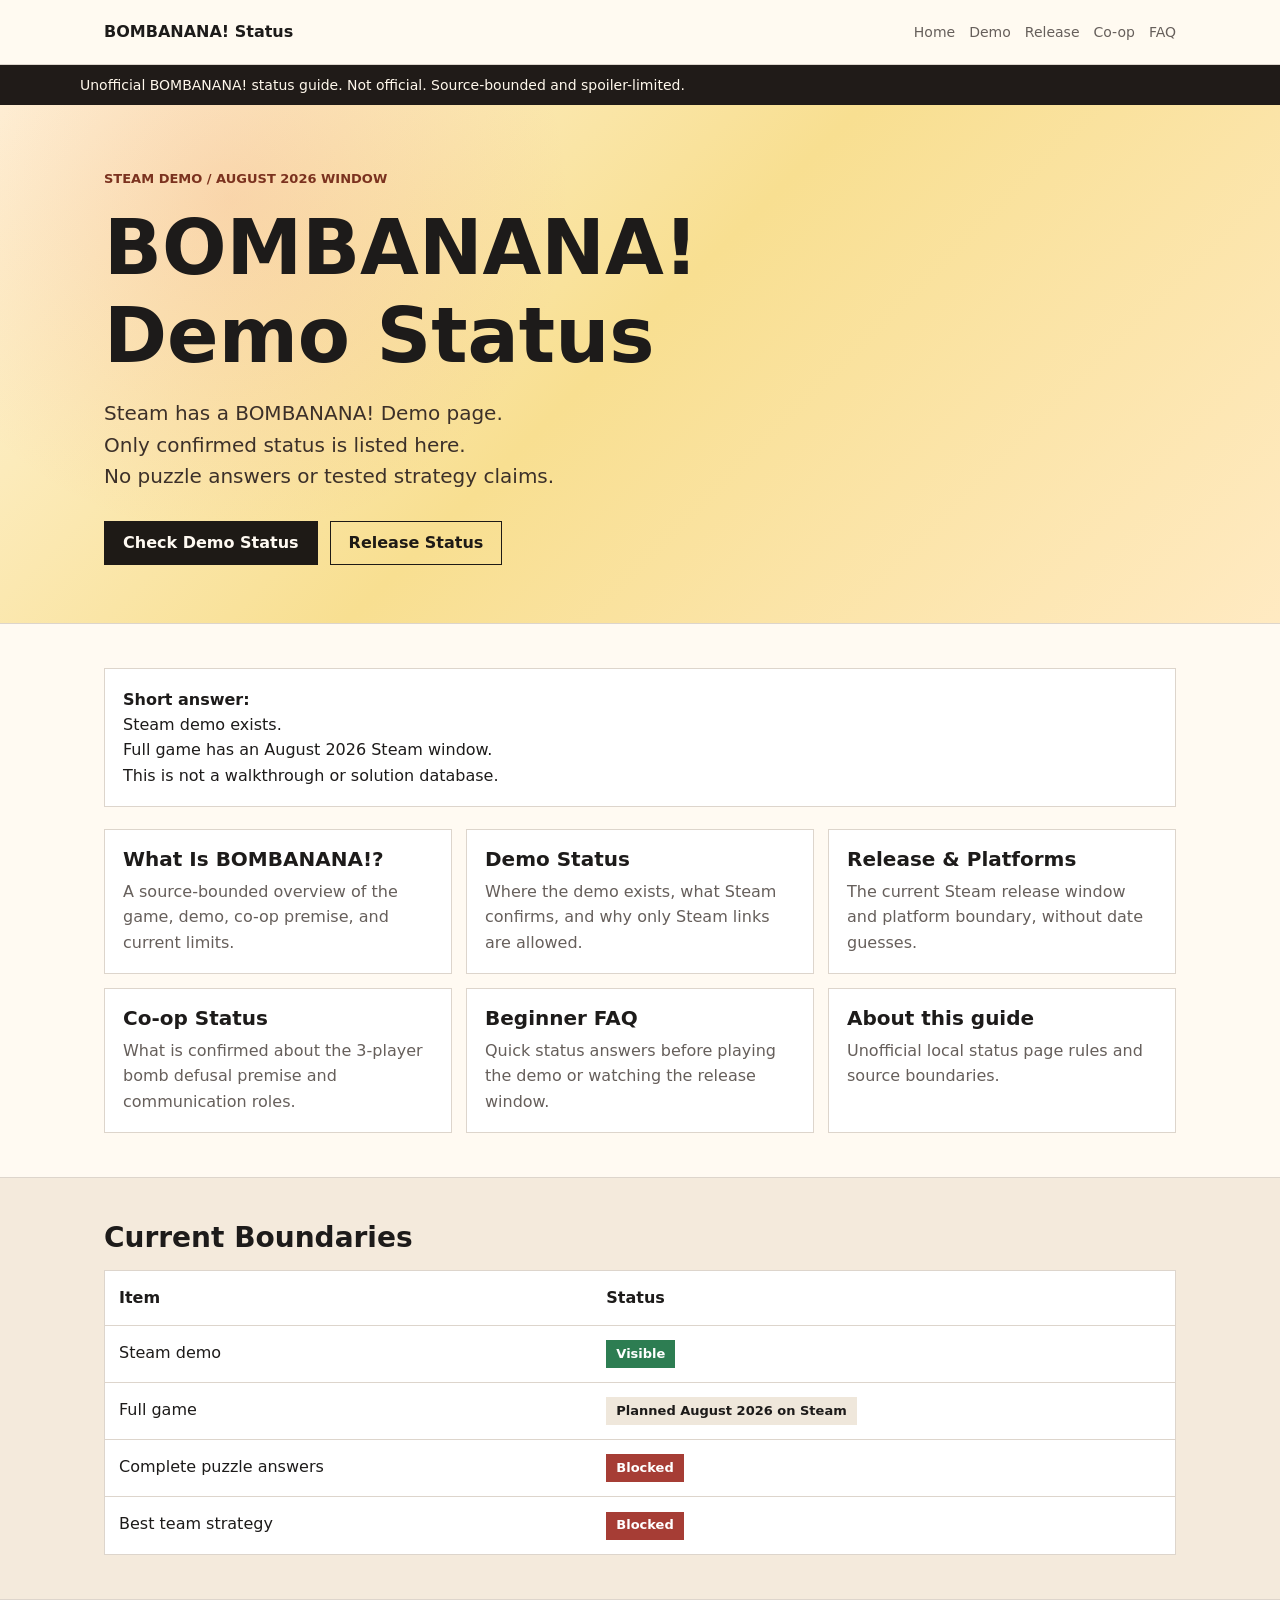
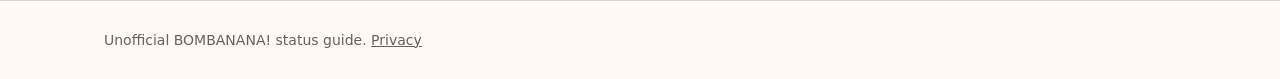
==== index.html @ dd566486 "Initial BOMBANANA static site" ====
﻿<!doctype html>
<html lang="en">
<head>
  <meta charset="utf-8">
  <meta name="viewport" content="width=device-width, initial-scale=1">
  <meta name="robots" content="index,follow">
  <link rel="canonical" href="https://bombananaguide.com/">
  <title>BOMBANANA! Demo Status Hub</title>
  <meta name="description" content="Unofficial BOMBANANA! status guide for demo status, release window, co-op premise, and source-bounded FAQ.">
  <link rel="stylesheet" href="assets/styles.css">
</head>
<body>
  <header class="topbar"><div class="topbar-inner"><div class="brand">BOMBANANA! Status</div><nav class="nav"><a href="./">Home</a><a href="bombanana-demo-status/">Demo</a><a href="bombanana-release-date-platforms/">Release</a><a href="bombanana-coop-communication-status/">Co-op</a><a href="bombanana-beginner-faq/">FAQ</a></nav></div></header>
  <div class="notice"><div class="notice-inner">Unofficial BOMBANANA! status guide. Not official. Source-bounded and spoiler-limited.</div></div>
  <section class="hero"><div class="hero-inner"><div class="eyebrow">Steam demo / August 2026 window</div><h1>BOMBANANA! Demo Status</h1><p>Steam has a BOMBANANA! Demo page.<br>Only confirmed status is listed here.<br>No puzzle answers or tested strategy claims.</p><div class="hero-actions"><a class="button" href="bombanana-demo-status/">Check Demo Status</a><a class="button secondary" href="bombanana-release-date-platforms/">Release Status</a></div></div></section>
  <main>
    <section class="band"><div class="wrap"><div class="answer"><strong>Short answer:</strong><br>Steam demo exists.<br>Full game has an August 2026 Steam window.<br>This is not a walkthrough or solution database.</div><div class="grid">
      <a class="tile" href="what-is-bombanana/"><h2>What Is BOMBANANA!?</h2><p>A source-bounded overview of the game, demo, co-op premise, and current limits.</p></a>
      <a class="tile" href="bombanana-demo-status/"><h2>Demo Status</h2><p>Where the demo exists, what Steam confirms, and why only Steam links are allowed.</p></a>
      <a class="tile" href="bombanana-release-date-platforms/"><h2>Release & Platforms</h2><p>The current Steam release window and platform boundary, without date guesses.</p></a>
      <a class="tile" href="bombanana-coop-communication-status/"><h2>Co-op Status</h2><p>What is confirmed about the 3-player bomb defusal premise and communication roles.</p></a>
      <a class="tile" href="bombanana-beginner-faq/"><h2>Beginner FAQ</h2><p>Quick status answers before playing the demo or watching the release window.</p></a>
      <a class="tile" href="about/"><h2>About this guide</h2><p>Unofficial local status page rules and source boundaries.</p></a>
    </div></div></section>
    <section class="band alt"><div class="wrap"><h2>Current Boundaries</h2><table class="status-table"><tr><th>Item</th><th>Status</th></tr><tr><td>Steam demo</td><td><span class="tag ok">Visible</span></td></tr><tr><td>Full game</td><td><span class="tag">Planned August 2026 on Steam</span></td></tr><tr><td>Complete puzzle answers</td><td><span class="tag block">Blocked</span></td></tr><tr><td>Best team strategy</td><td><span class="tag block">Blocked</span></td></tr></table></div></section>
  </main>
  <footer class="footer"><div class="wrap">Unofficial BOMBANANA! status guide. <a href="privacy-policy/">Privacy</a></div></footer>
</body>
</html>
---- assets/styles.css ----
:root {
  --ink: #1d1b1a;
  --muted: #665f5b;
  --line: #ddd5cc;
  --paper: #fffaf2;
  --band: #f4eadc;
  --accent: #e6b41f;
  --accent-2: #e85d3f;
  --ok: #2d7d52;
  --block: #a63d35;
  --panel: #ffffff;
}

* {
  box-sizing: border-box;
}

body {
  margin: 0;
  color: var(--ink);
  background: var(--paper);
  font-family: Inter, ui-sans-serif, system-ui, -apple-system, BlinkMacSystemFont, "Segoe UI", sans-serif;
  line-height: 1.58;
  overflow-x: hidden;
}

html {
  overflow-x: hidden;
}

a {
  color: inherit;
}

.topbar {
  border-bottom: 1px solid var(--line);
  background: rgba(255, 250, 242, 0.96);
  position: sticky;
  top: 0;
  z-index: 5;
}

.topbar-inner,
.wrap,
.hero-inner,
.notice-inner {
  width: 100%;
  max-width: 1120px;
  margin: 0 auto;
  padding-left: 24px;
  padding-right: 24px;
}

.topbar-inner {
  min-height: 64px;
  display: flex;
  align-items: center;
  justify-content: space-between;
  gap: 24px;
}

.brand {
  font-weight: 800;
  letter-spacing: 0;
}

.nav {
  display: flex;
  gap: 14px;
  flex-wrap: wrap;
  font-size: 14px;
}

.nav a {
  text-decoration: none;
  color: var(--muted);
}

.nav a:hover {
  color: var(--ink);
}

.notice {
  background: #201b18;
  color: #fff8ec;
  font-size: 14px;
}

.notice-inner {
  padding: 9px 0;
  overflow-wrap: anywhere;
  white-space: normal;
}

.hero {
  background:
    radial-gradient(circle at 18% 18%, rgba(232, 93, 63, 0.16), transparent 30%),
    linear-gradient(135deg, #fff4da 0%, #f8df91 48%, #ffeac2 100%);
  border-bottom: 1px solid var(--line);
}

.hero-inner {
  padding-top: 64px;
  padding-bottom: 58px;
}

.eyebrow {
  color: #7b321f;
  font-weight: 800;
  text-transform: uppercase;
  font-size: 13px;
  overflow-wrap: anywhere;
}

h1,
h2,
h3 {
  line-height: 1.16;
  margin: 0;
}

h1 {
  max-width: 820px;
  margin-top: 14px;
  font-size: clamp(40px, 8vw, 76px);
  overflow-wrap: anywhere;
  word-break: normal;
  white-space: normal;
}

h2 {
  font-size: 28px;
  margin-bottom: 16px;
}

h3 {
  font-size: 19px;
  margin-bottom: 10px;
}

p {
  margin: 0;
}

.hero p {
  max-width: 760px;
  margin-top: 18px;
  font-size: 20px;
  color: #3c3029;
  overflow-wrap: anywhere;
  white-space: normal;
}

.hero-actions {
  display: flex;
  gap: 12px;
  flex-wrap: wrap;
  margin-top: 28px;
}

.button {
  display: inline-flex;
  align-items: center;
  justify-content: center;
  min-height: 44px;
  padding: 0 18px;
  border: 1px solid #1e1a16;
  background: #1e1a16;
  color: #fffaf2;
  text-decoration: none;
  font-weight: 750;
}

.button.secondary {
  background: transparent;
  color: #1e1a16;
}

.band {
  padding: 44px 0;
}

.band.alt {
  background: var(--band);
  border-top: 1px solid var(--line);
  border-bottom: 1px solid var(--line);
}

.answer {
  padding: 18px;
  border: 1px solid var(--line);
  background: var(--panel);
  margin-bottom: 22px;
}

.grid {
  display: grid;
  grid-template-columns: repeat(3, minmax(0, 1fr));
  gap: 14px;
}

.tile,
.panel,
.status-card {
  background: var(--panel);
  border: 1px solid var(--line);
  padding: 18px;
}

.tile {
  text-decoration: none;
}

.tile h2 {
  font-size: 20px;
  margin-bottom: 8px;
  overflow-wrap: anywhere;
}

.tile p,
.panel p,
.status-card p,
li {
  color: var(--muted);
  overflow-wrap: anywhere;
}

.status-cards {
  display: grid;
  grid-template-columns: repeat(3, minmax(0, 1fr));
  gap: 14px;
  margin: 20px 0;
}

.status-card strong {
  display: block;
  font-size: 14px;
  color: var(--muted);
}

.status-card span {
  display: block;
  margin-top: 8px;
  font-weight: 850;
  font-size: 22px;
}

.split {
  display: grid;
  grid-template-columns: repeat(2, minmax(0, 1fr));
  gap: 16px;
}

.status-table {
  width: 100%;
  border-collapse: collapse;
  background: var(--panel);
  border: 1px solid var(--line);
}

.status-table th,
.status-table td {
  padding: 14px;
  border-bottom: 1px solid var(--line);
  text-align: left;
  vertical-align: top;
}

.status-table tr:last-child th,
.status-table tr:last-child td {
  border-bottom: 0;
}

.tag {
  display: inline-flex;
  align-items: center;
  min-height: 28px;
  padding: 0 10px;
  background: #efe7db;
  color: var(--ink);
  font-size: 13px;
  font-weight: 800;
}

.tag.ok {
  color: #fff;
  background: var(--ok);
}

.tag.block {
  color: #fff;
  background: var(--block);
}

.check-list {
  padding-left: 20px;
  margin: 0;
}

.check-list li {
  margin: 8px 0;
}

.source-note {
  margin-top: 20px;
  padding: 14px;
  background: #fff3d2;
  border: 1px solid #e5cd8d;
  color: #5f4b13;
}

.footer {
  padding: 28px 0;
  border-top: 1px solid var(--line);
  color: var(--muted);
  font-size: 14px;
}

@media (max-width: 780px) {
  .topbar,
  .notice,
  .hero,
  .band,
  .footer {
    width: 100vw;
    max-width: 100vw;
    overflow-x: hidden;
  }

  .topbar-inner,
  .wrap,
  .hero-inner,
  .notice-inner {
    width: 100vw;
    max-width: 100vw;
    padding-left: 16px;
    padding-right: 16px;
  }

  .topbar-inner {
    align-items: flex-start;
    flex-direction: column;
    padding: 14px 0;
    padding-left: 16px;
    padding-right: 16px;
  }

  .hero-inner {
    padding-top: 46px;
    padding-bottom: 46px;
  }

  h1 {
    font-size: 22px;
    line-height: 1.16;
    word-break: break-word;
    overflow-wrap: anywhere;
  }

  .hero p {
    font-size: 14px;
    word-break: break-word;
  }

  .eyebrow,
  .notice-inner {
    font-size: 12px;
  }

  .button {
    width: 100%;
  }

  .answer,
  .panel,
  .tile,
  .status-card,
  .status-table {
    max-width: 100%;
    overflow-wrap: anywhere;
    word-break: break-word;
  }

  .grid,
  .status-cards,
  .split {
    grid-template-columns: 1fr;
  }

  .status-table {
    font-size: 14px;
  }
}
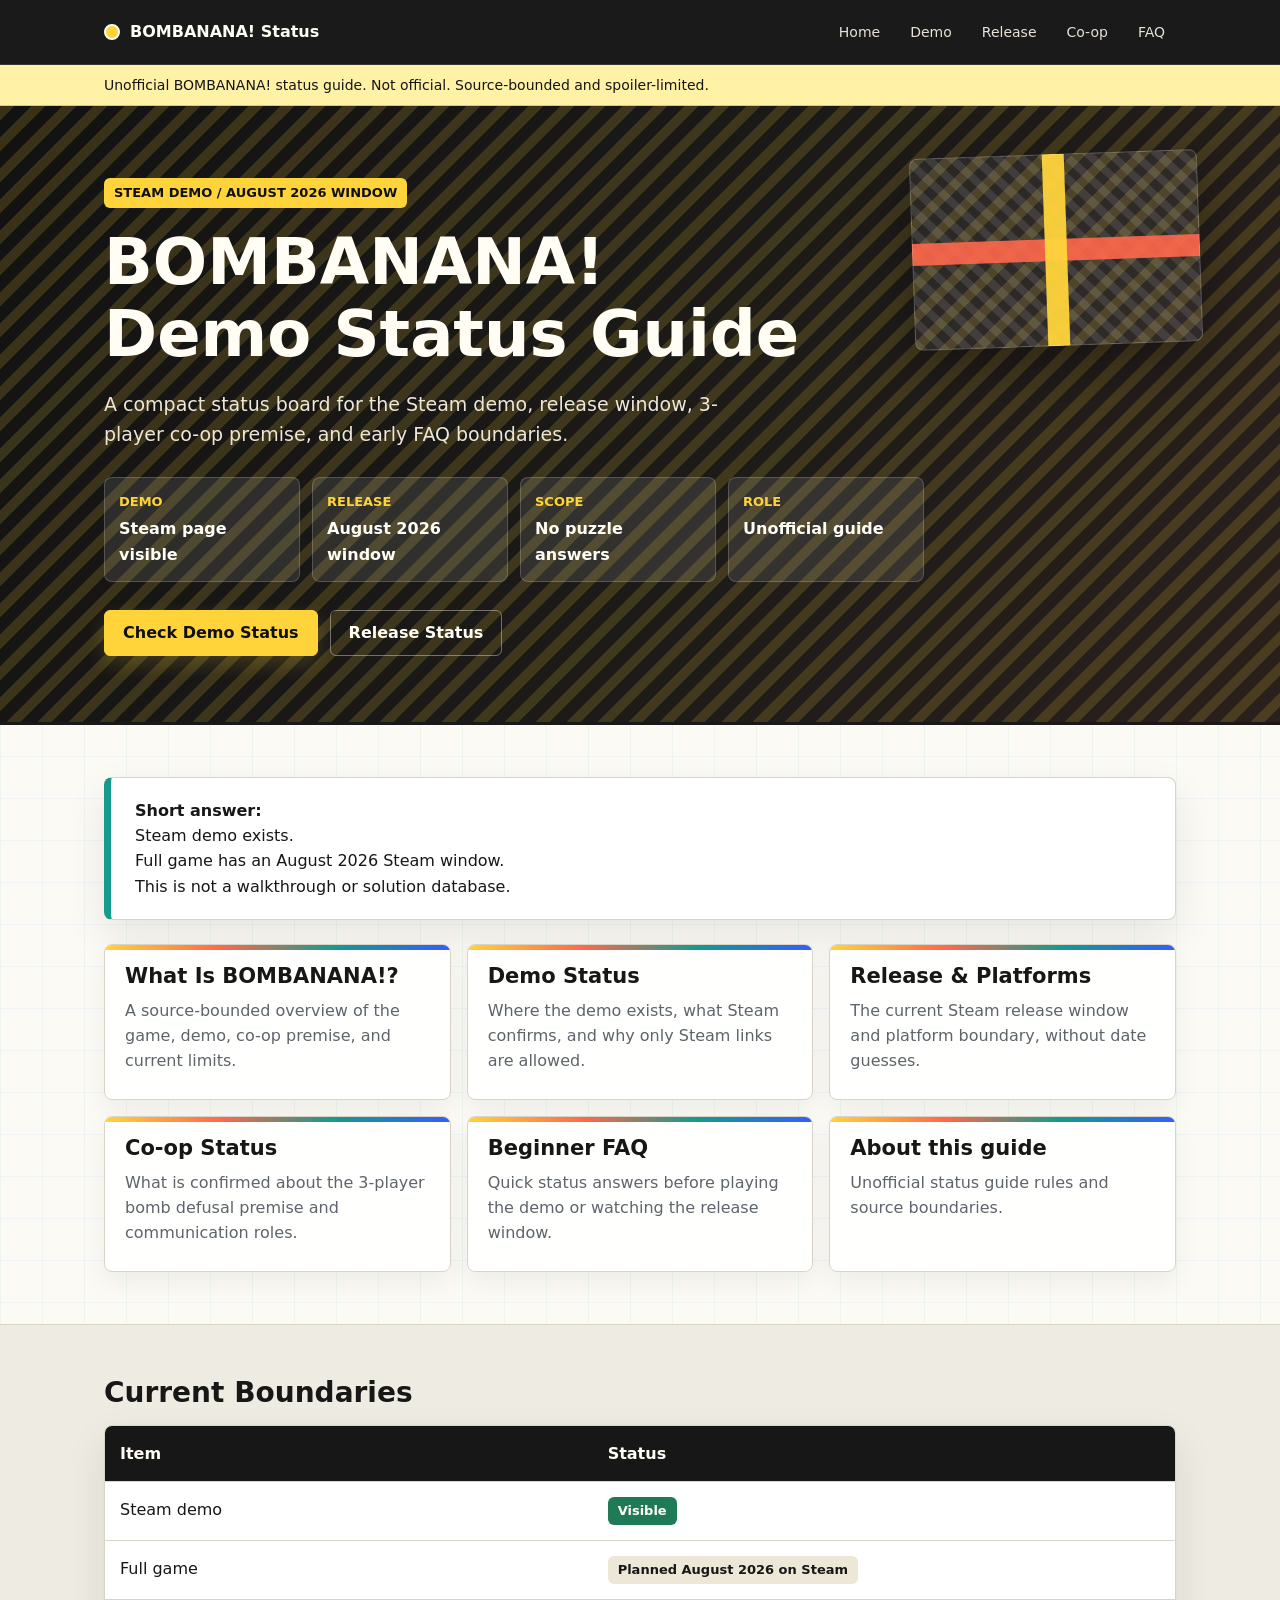
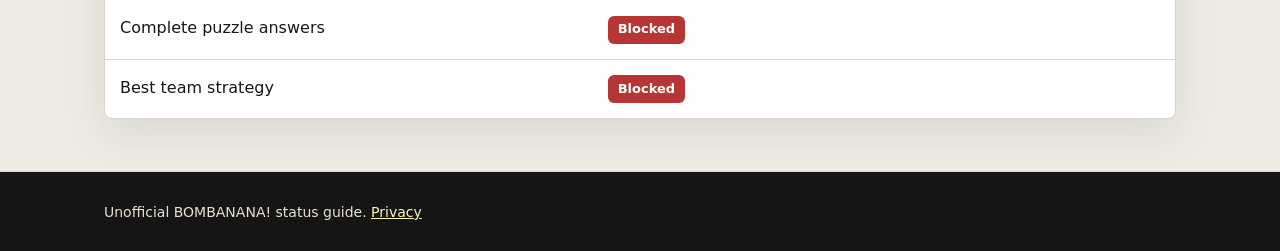
==== commit 8e561184: "Refresh BOMBANANA site UI" ====
--- a/index.html
+++ b/index.html
@@ -12,7 +12,7 @@
 <body>
   <header class="topbar"><div class="topbar-inner"><div class="brand">BOMBANANA! Status</div><nav class="nav"><a href="./">Home</a><a href="bombanana-demo-status/">Demo</a><a href="bombanana-release-date-platforms/">Release</a><a href="bombanana-coop-communication-status/">Co-op</a><a href="bombanana-beginner-faq/">FAQ</a></nav></div></header>
   <div class="notice"><div class="notice-inner">Unofficial BOMBANANA! status guide. Not official. Source-bounded and spoiler-limited.</div></div>
-  <section class="hero"><div class="hero-inner"><div class="eyebrow">Steam demo / August 2026 window</div><h1>BOMBANANA! Demo Status</h1><p>Steam has a BOMBANANA! Demo page.<br>Only confirmed status is listed here.<br>No puzzle answers or tested strategy claims.</p><div class="hero-actions"><a class="button" href="bombanana-demo-status/">Check Demo Status</a><a class="button secondary" href="bombanana-release-date-platforms/">Release Status</a></div></div></section>
+  <section class="hero"><div class="hero-inner"><div class="eyebrow">Steam demo / August 2026 window</div><h1>BOMBANANA! Demo Status Guide</h1><p>A compact status board for the Steam demo, release window, 3-player co-op premise, and early FAQ boundaries.</p><div class="hero-status"><div><strong>Demo</strong><span>Steam page visible</span></div><div><strong>Release</strong><span>August 2026 window</span></div><div><strong>Scope</strong><span>No puzzle answers</span></div><div><strong>Role</strong><span>Unofficial guide</span></div></div><div class="hero-actions"><a class="button" href="bombanana-demo-status/">Check Demo Status</a><a class="button secondary" href="bombanana-release-date-platforms/">Release Status</a></div></div></section>
   <main>
     <section class="band"><div class="wrap"><div class="answer"><strong>Short answer:</strong><br>Steam demo exists.<br>Full game has an August 2026 Steam window.<br>This is not a walkthrough or solution database.</div><div class="grid">
       <a class="tile" href="what-is-bombanana/"><h2>What Is BOMBANANA!?</h2><p>A source-bounded overview of the game, demo, co-op premise, and current limits.</p></a>
@@ -20,7 +20,7 @@
       <a class="tile" href="bombanana-release-date-platforms/"><h2>Release & Platforms</h2><p>The current Steam release window and platform boundary, without date guesses.</p></a>
       <a class="tile" href="bombanana-coop-communication-status/"><h2>Co-op Status</h2><p>What is confirmed about the 3-player bomb defusal premise and communication roles.</p></a>
       <a class="tile" href="bombanana-beginner-faq/"><h2>Beginner FAQ</h2><p>Quick status answers before playing the demo or watching the release window.</p></a>
-      <a class="tile" href="about/"><h2>About this guide</h2><p>Unofficial local status page rules and source boundaries.</p></a>
+      <a class="tile" href="about/"><h2>About this guide</h2><p>Unofficial status guide rules and source boundaries.</p></a>
     </div></div></section>
     <section class="band alt"><div class="wrap"><h2>Current Boundaries</h2><table class="status-table"><tr><th>Item</th><th>Status</th></tr><tr><td>Steam demo</td><td><span class="tag ok">Visible</span></td></tr><tr><td>Full game</td><td><span class="tag">Planned August 2026 on Steam</span></td></tr><tr><td>Complete puzzle answers</td><td><span class="tag block">Blocked</span></td></tr><tr><td>Best team strategy</td><td><span class="tag block">Blocked</span></td></tr></table></div></section>
   </main>
--- a/assets/styles.css
+++ b/assets/styles.css
@@ -1,43 +1,52 @@
 :root {
-  --ink: #1d1b1a;
-  --muted: #665f5b;
-  --line: #ddd5cc;
-  --paper: #fffaf2;
-  --band: #f4eadc;
-  --accent: #e6b41f;
-  --accent-2: #e85d3f;
-  --ok: #2d7d52;
-  --block: #a63d35;
+  --ink: #171717;
+  --muted: #5d646b;
+  --paper: #fbfaf4;
   --panel: #ffffff;
+  --soft: #f0eee3;
+  --line: #d8d4c7;
+  --line-strong: #191919;
+  --sun: #ffd43b;
+  --coral: #ff684c;
+  --teal: #159a8c;
+  --blue: #365dff;
+  --ok: #207a55;
+  --block: #b73635;
+  --shadow: 0 16px 40px rgba(17, 17, 17, 0.09);
 }
 
 * {
   box-sizing: border-box;
+}
+
+html {
+  overflow-x: hidden;
 }
 
 body {
   margin: 0;
   color: var(--ink);
-  background: var(--paper);
+  background:
+    linear-gradient(90deg, rgba(21, 154, 140, 0.055) 1px, transparent 1px),
+    linear-gradient(180deg, rgba(54, 93, 255, 0.045) 1px, transparent 1px),
+    var(--paper);
+  background-size: 42px 42px;
   font-family: Inter, ui-sans-serif, system-ui, -apple-system, BlinkMacSystemFont, "Segoe UI", sans-serif;
   line-height: 1.58;
   overflow-x: hidden;
 }
 
-html {
-  overflow-x: hidden;
-}
-
 a {
   color: inherit;
 }
 
 .topbar {
-  border-bottom: 1px solid var(--line);
-  background: rgba(255, 250, 242, 0.96);
   position: sticky;
   top: 0;
   z-index: 5;
+  color: #fffdf4;
+  background: rgba(17, 17, 17, 0.96);
+  border-bottom: 1px solid rgba(255, 255, 255, 0.12);
 }
 
 .topbar-inner,
@@ -60,69 +69,122 @@
 }
 
 .brand {
-  font-weight: 800;
+  display: inline-flex;
+  align-items: center;
+  gap: 10px;
+  font-weight: 900;
   letter-spacing: 0;
+}
+
+.brand::before {
+  width: 12px;
+  height: 12px;
+  background: var(--sun);
+  border: 2px solid #fffdf4;
+  border-radius: 50%;
+  content: "";
 }
 
 .nav {
   display: flex;
-  gap: 14px;
+  gap: 8px;
   flex-wrap: wrap;
   font-size: 14px;
 }
 
 .nav a {
+  min-height: 34px;
+  display: inline-flex;
+  align-items: center;
+  padding: 0 10px;
+  color: #e8e2d4;
   text-decoration: none;
-  color: var(--muted);
+  border: 1px solid transparent;
+  border-radius: 6px;
 }
 
 .nav a:hover {
-  color: var(--ink);
+  color: #111;
+  background: var(--sun);
+  border-color: var(--sun);
 }
 
 .notice {
-  background: #201b18;
-  color: #fff8ec;
+  background: #fff1a6;
+  color: #151515;
   font-size: 14px;
+  border-bottom: 1px solid #e4c955;
 }
 
 .notice-inner {
-  padding: 9px 0;
+  padding-top: 9px;
+  padding-bottom: 9px;
   overflow-wrap: anywhere;
   white-space: normal;
 }
 
 .hero {
+  position: relative;
+  overflow: hidden;
+  color: #fffdf4;
   background:
-    radial-gradient(circle at 18% 18%, rgba(232, 93, 63, 0.16), transparent 30%),
-    linear-gradient(135deg, #fff4da 0%, #f8df91 48%, #ffeac2 100%);
-  border-bottom: 1px solid var(--line);
+    repeating-linear-gradient(135deg, rgba(255, 212, 59, 0.16) 0 10px, transparent 10px 22px),
+    linear-gradient(120deg, #121212 0%, #1c1b18 58%, #2a201c 100%);
+  border-bottom: 3px solid var(--line-strong);
+}
+
+.hero::after {
+  position: absolute;
+  top: 48px;
+  right: max(24px, calc((100vw - 1120px) / 2));
+  width: 286px;
+  height: 190px;
+  border: 1px solid rgba(255, 255, 255, 0.18);
+  border-radius: 8px;
+  background:
+    linear-gradient(90deg, transparent 0 46%, rgba(255, 212, 59, 0.95) 46% 54%, transparent 54%),
+    linear-gradient(0deg, transparent 0 44%, rgba(255, 104, 76, 0.9) 44% 56%, transparent 56%),
+    repeating-linear-gradient(45deg, rgba(255, 255, 255, 0.1) 0 8px, transparent 8px 16px),
+    rgba(255, 255, 255, 0.06);
+  box-shadow: 0 20px 60px rgba(0, 0, 0, 0.32);
+  content: "";
+  transform: rotate(-2deg);
 }
 
 .hero-inner {
-  padding-top: 64px;
-  padding-bottom: 58px;
+  position: relative;
+  z-index: 1;
+  padding-top: 72px;
+  padding-bottom: 66px;
 }
 
 .eyebrow {
-  color: #7b321f;
-  font-weight: 800;
+  display: inline-flex;
+  align-items: center;
+  min-height: 30px;
+  padding: 0 10px;
+  color: #111;
+  background: var(--sun);
+  border-radius: 6px;
+  font-size: 13px;
+  font-weight: 900;
+  letter-spacing: 0;
   text-transform: uppercase;
-  font-size: 13px;
   overflow-wrap: anywhere;
 }
 
 h1,
 h2,
 h3 {
-  line-height: 1.16;
+  line-height: 1.13;
   margin: 0;
+  letter-spacing: 0;
 }
 
 h1 {
-  max-width: 820px;
-  margin-top: 14px;
-  font-size: clamp(40px, 8vw, 76px);
+  max-width: 720px;
+  margin-top: 18px;
+  font-size: 64px;
   overflow-wrap: anywhere;
   word-break: normal;
   white-space: normal;
@@ -142,78 +204,143 @@
   margin: 0;
 }
 
+main {
+  overflow-x: hidden;
+}
+
 .hero p {
-  max-width: 760px;
+  max-width: 650px;
   margin-top: 18px;
-  font-size: 20px;
-  color: #3c3029;
+  color: #efe7d6;
+  font-size: 19px;
   overflow-wrap: anywhere;
   white-space: normal;
 }
 
-.hero-actions {
+.hero-actions,
+.hero-status {
   display: flex;
   gap: 12px;
   flex-wrap: wrap;
   margin-top: 28px;
 }
 
+.hero-status {
+  max-width: 820px;
+}
+
+.hero-status div {
+  min-width: 166px;
+  flex: 1 1 166px;
+  padding: 14px;
+  background: rgba(255, 253, 244, 0.1);
+  border: 1px solid rgba(255, 255, 255, 0.18);
+  border-radius: 8px;
+}
+
+.hero-status strong {
+  display: block;
+  color: var(--sun);
+  font-size: 13px;
+  text-transform: uppercase;
+}
+
+.hero-status span {
+  display: block;
+  margin-top: 4px;
+  color: #fffdf4;
+  font-weight: 800;
+  overflow-wrap: anywhere;
+}
+
 .button {
+  min-height: 46px;
   display: inline-flex;
   align-items: center;
   justify-content: center;
-  min-height: 44px;
   padding: 0 18px;
-  border: 1px solid #1e1a16;
-  background: #1e1a16;
-  color: #fffaf2;
+  color: #101010;
+  background: var(--sun);
+  border: 1px solid var(--sun);
+  border-radius: 6px;
+  font-weight: 850;
   text-decoration: none;
-  font-weight: 750;
+  box-shadow: 0 8px 20px rgba(255, 212, 59, 0.18);
 }
 
 .button.secondary {
+  color: #fffdf4;
   background: transparent;
-  color: #1e1a16;
+  border-color: rgba(255, 255, 255, 0.38);
+  box-shadow: none;
+}
+
+.button:hover {
+  transform: translateY(-1px);
 }
 
 .band {
-  padding: 44px 0;
+  padding: 52px 0;
 }
 
 .band.alt {
-  background: var(--band);
+  background: #eeece2;
   border-top: 1px solid var(--line);
   border-bottom: 1px solid var(--line);
 }
 
 .answer {
-  padding: 18px;
+  position: relative;
+  padding: 20px 20px 20px 24px;
+  background: var(--panel);
   border: 1px solid var(--line);
-  background: var(--panel);
-  margin-bottom: 22px;
+  border-left: 7px solid var(--teal);
+  border-radius: 8px;
+  box-shadow: var(--shadow);
+  margin-bottom: 24px;
 }
 
 .grid {
   display: grid;
   grid-template-columns: repeat(3, minmax(0, 1fr));
-  gap: 14px;
+  gap: 16px;
 }
 
 .tile,
 .panel,
 .status-card {
-  background: var(--panel);
+  background: rgba(255, 255, 255, 0.94);
   border: 1px solid var(--line);
-  padding: 18px;
+  border-radius: 8px;
+  box-shadow: 0 10px 26px rgba(17, 17, 17, 0.06);
+  padding: 20px;
 }
 
 .tile {
+  position: relative;
+  overflow: hidden;
+  min-height: 156px;
   text-decoration: none;
 }
 
+.tile::before {
+  position: absolute;
+  top: 0;
+  left: 0;
+  width: 100%;
+  height: 5px;
+  background: linear-gradient(90deg, var(--sun), var(--coral), var(--teal), var(--blue));
+  content: "";
+}
+
+.tile:hover {
+  border-color: #171717;
+  transform: translateY(-2px);
+}
+
 .tile h2 {
-  font-size: 20px;
-  margin-bottom: 8px;
+  margin-bottom: 9px;
+  font-size: 21px;
   overflow-wrap: anywhere;
 }
 
@@ -228,21 +355,21 @@
 .status-cards {
   display: grid;
   grid-template-columns: repeat(3, minmax(0, 1fr));
-  gap: 14px;
-  margin: 20px 0;
+  gap: 16px;
+  margin: 22px 0;
 }
 
 .status-card strong {
   display: block;
+  color: var(--muted);
   font-size: 14px;
-  color: var(--muted);
 }
 
 .status-card span {
   display: block;
   margin-top: 8px;
-  font-weight: 850;
   font-size: 22px;
+  font-weight: 900;
 }
 
 .split {
@@ -253,33 +380,43 @@
 
 .status-table {
   width: 100%;
-  border-collapse: collapse;
+  overflow: hidden;
   background: var(--panel);
   border: 1px solid var(--line);
+  border-radius: 8px;
+  border-collapse: separate;
+  border-spacing: 0;
+  box-shadow: var(--shadow);
 }
 
 .status-table th,
 .status-table td {
-  padding: 14px;
+  padding: 15px;
   border-bottom: 1px solid var(--line);
   text-align: left;
   vertical-align: top;
 }
 
+.status-table th {
+  color: #fffdf4;
+  background: #171717;
+}
+
 .status-table tr:last-child th,
 .status-table tr:last-child td {
   border-bottom: 0;
 }
 
 .tag {
+  min-height: 28px;
   display: inline-flex;
   align-items: center;
-  min-height: 28px;
   padding: 0 10px;
-  background: #efe7db;
   color: var(--ink);
+  background: #ece7d6;
+  border-radius: 6px;
   font-size: 13px;
-  font-weight: 800;
+  font-weight: 850;
 }
 
 .tag.ok {
@@ -303,17 +440,40 @@
 
 .source-note {
   margin-top: 20px;
-  padding: 14px;
-  background: #fff3d2;
-  border: 1px solid #e5cd8d;
-  color: #5f4b13;
+  padding: 14px 16px;
+  color: #102f2b;
+  background: #dff4ef;
+  border: 1px solid #9fd8cc;
+  border-radius: 8px;
 }
 
 .footer {
   padding: 28px 0;
-  border-top: 1px solid var(--line);
-  color: var(--muted);
+  color: #e9e1d1;
+  background: #151515;
+  border-top: 1px solid var(--line-strong);
   font-size: 14px;
+}
+
+.footer a {
+  color: #fff5b8;
+}
+
+@media (max-width: 980px) {
+  .hero::after {
+    opacity: 0.28;
+    right: 20px;
+    width: 210px;
+  }
+
+  h1 {
+    font-size: 48px;
+  }
+
+  .grid,
+  .status-cards {
+    grid-template-columns: repeat(2, minmax(0, 1fr));
+  }
 }
 
 @media (max-width: 780px) {
@@ -322,8 +482,8 @@
   .hero,
   .band,
   .footer {
-    width: 100vw;
-    max-width: 100vw;
+    width: 100%;
+    max-width: 100%;
     overflow-x: hidden;
   }
 
@@ -331,18 +491,34 @@
   .wrap,
   .hero-inner,
   .notice-inner {
-    width: 100vw;
-    max-width: 100vw;
+    width: 100%;
+    max-width: 100%;
+    min-width: 0;
     padding-left: 16px;
     padding-right: 16px;
   }
 
   .topbar-inner {
+    min-height: 0;
     align-items: flex-start;
     flex-direction: column;
-    padding: 14px 0;
-    padding-left: 16px;
-    padding-right: 16px;
+    padding-top: 14px;
+    padding-bottom: 14px;
+  }
+
+  .nav {
+    width: 100%;
+    gap: 6px;
+  }
+
+  .nav a {
+    min-height: 32px;
+    padding: 0 8px;
+    font-size: 13px;
+  }
+
+  .hero::after {
+    display: none;
   }
 
   .hero-inner {
@@ -351,14 +527,18 @@
   }
 
   h1 {
-    font-size: 22px;
+    font-size: 34px;
     line-height: 1.16;
     word-break: break-word;
     overflow-wrap: anywhere;
   }
 
+  h2 {
+    font-size: 24px;
+  }
+
   .hero p {
-    font-size: 14px;
+    font-size: 15px;
     word-break: break-word;
   }
 
@@ -371,6 +551,7 @@
     width: 100%;
   }
 
+  .hero-status div,
   .answer,
   .panel,
   .tile,
@@ -381,6 +562,17 @@
     word-break: break-word;
   }
 
+  .hero-status {
+    display: grid;
+    grid-template-columns: 1fr;
+    width: 100%;
+  }
+
+  .hero-status div {
+    min-width: 0;
+    width: 100%;
+  }
+
   .grid,
   .status-cards,
   .split {
